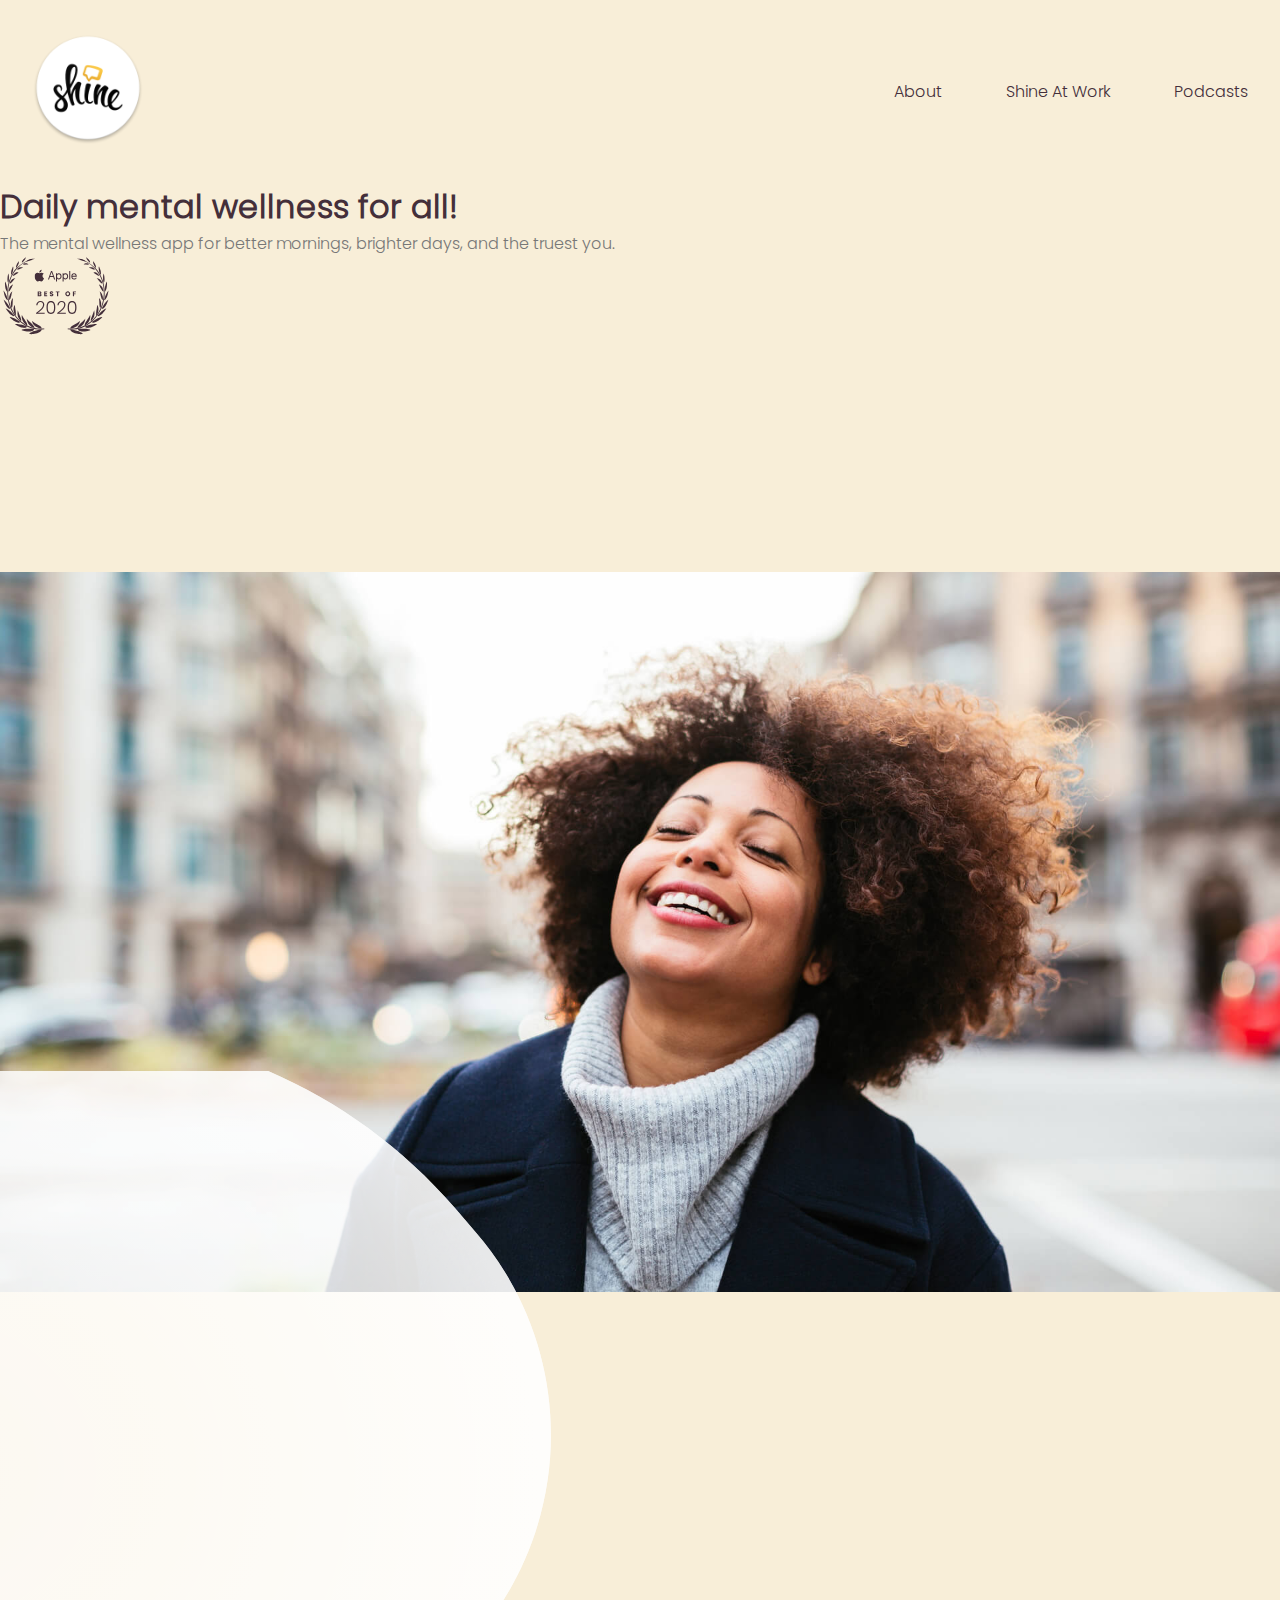
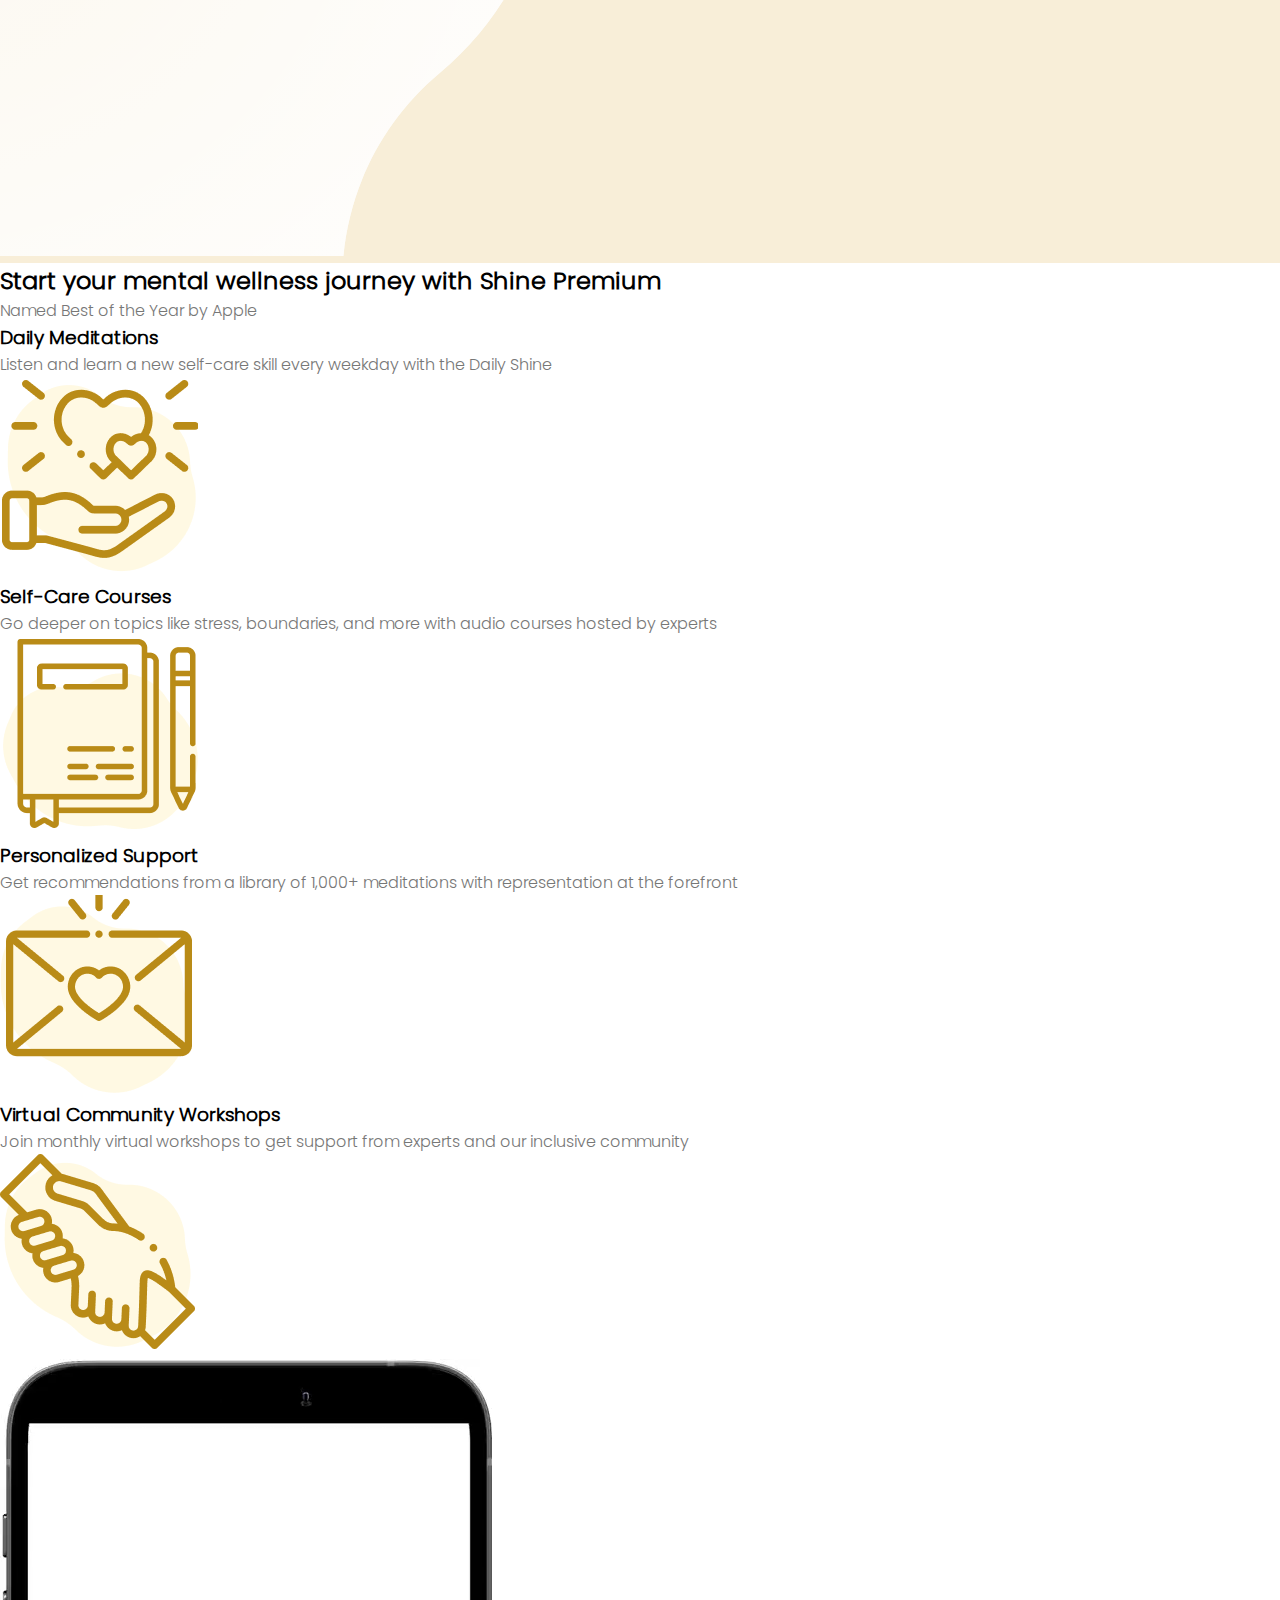
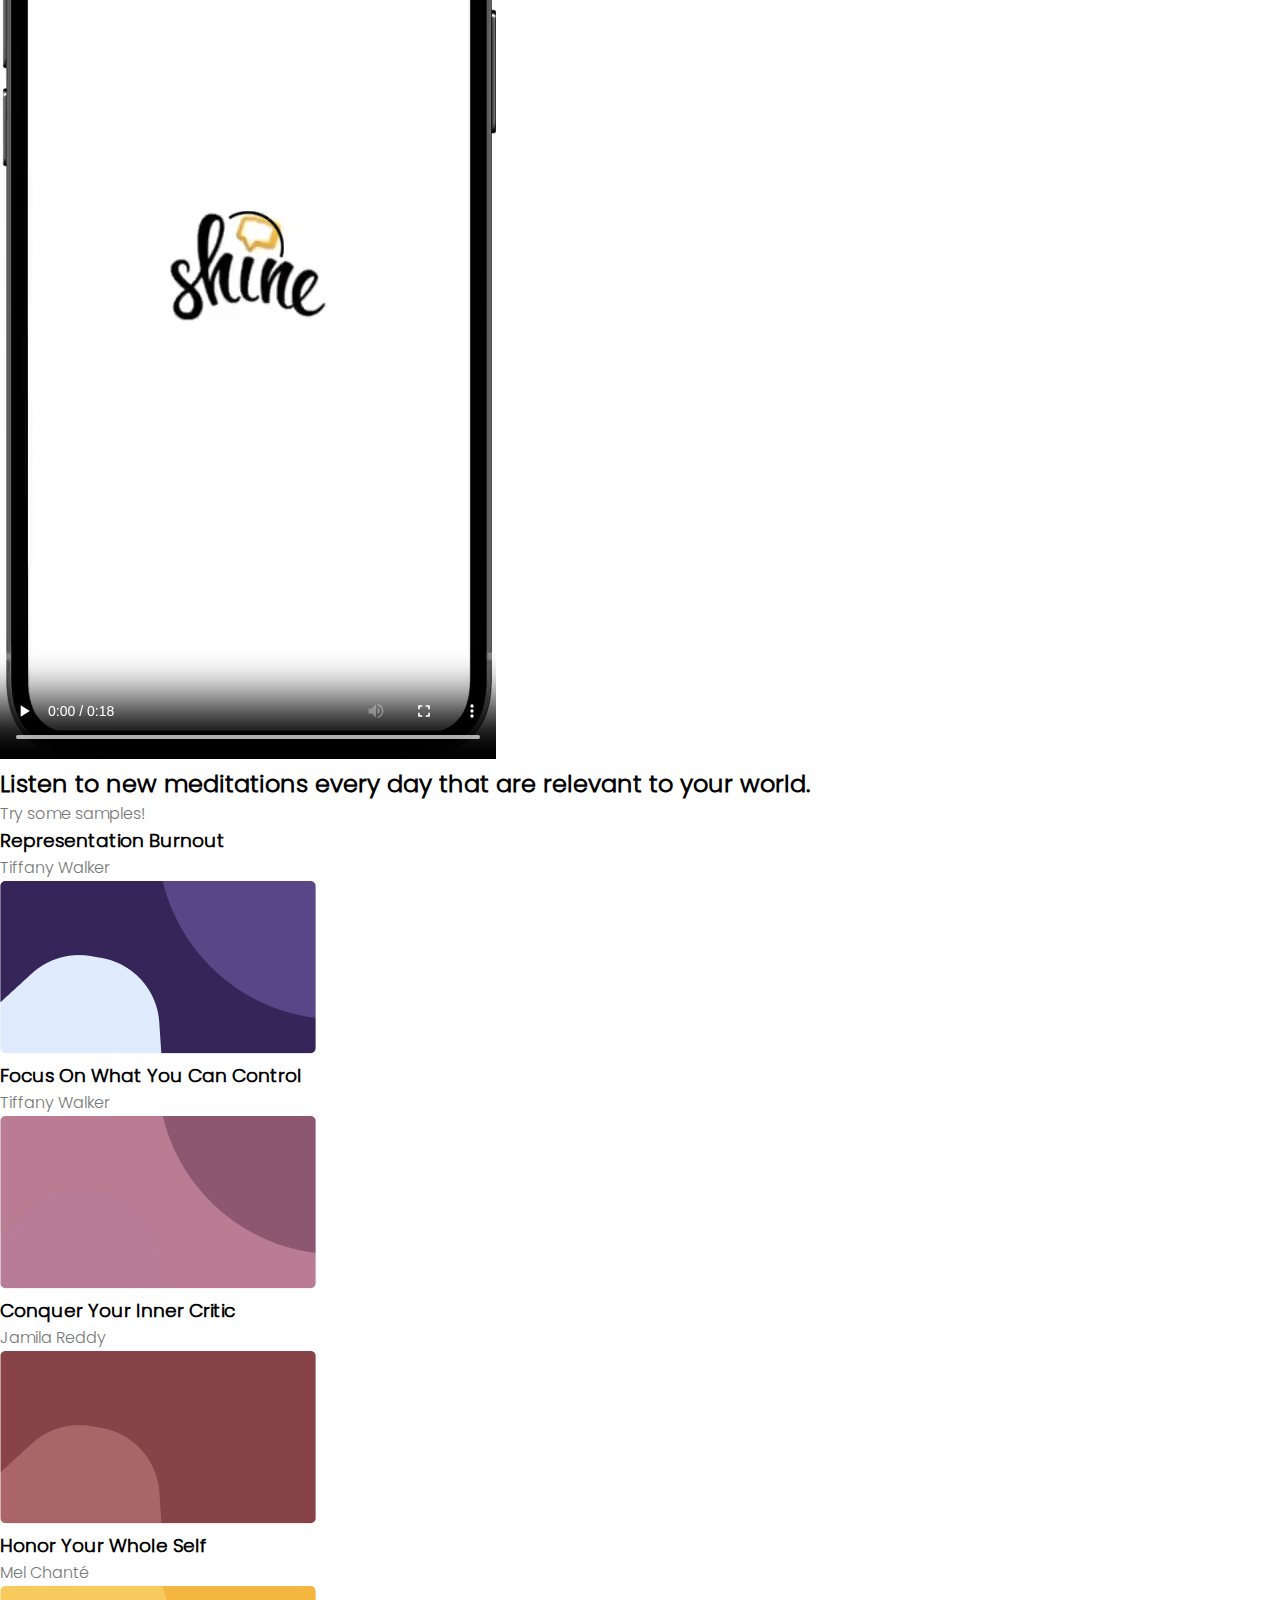
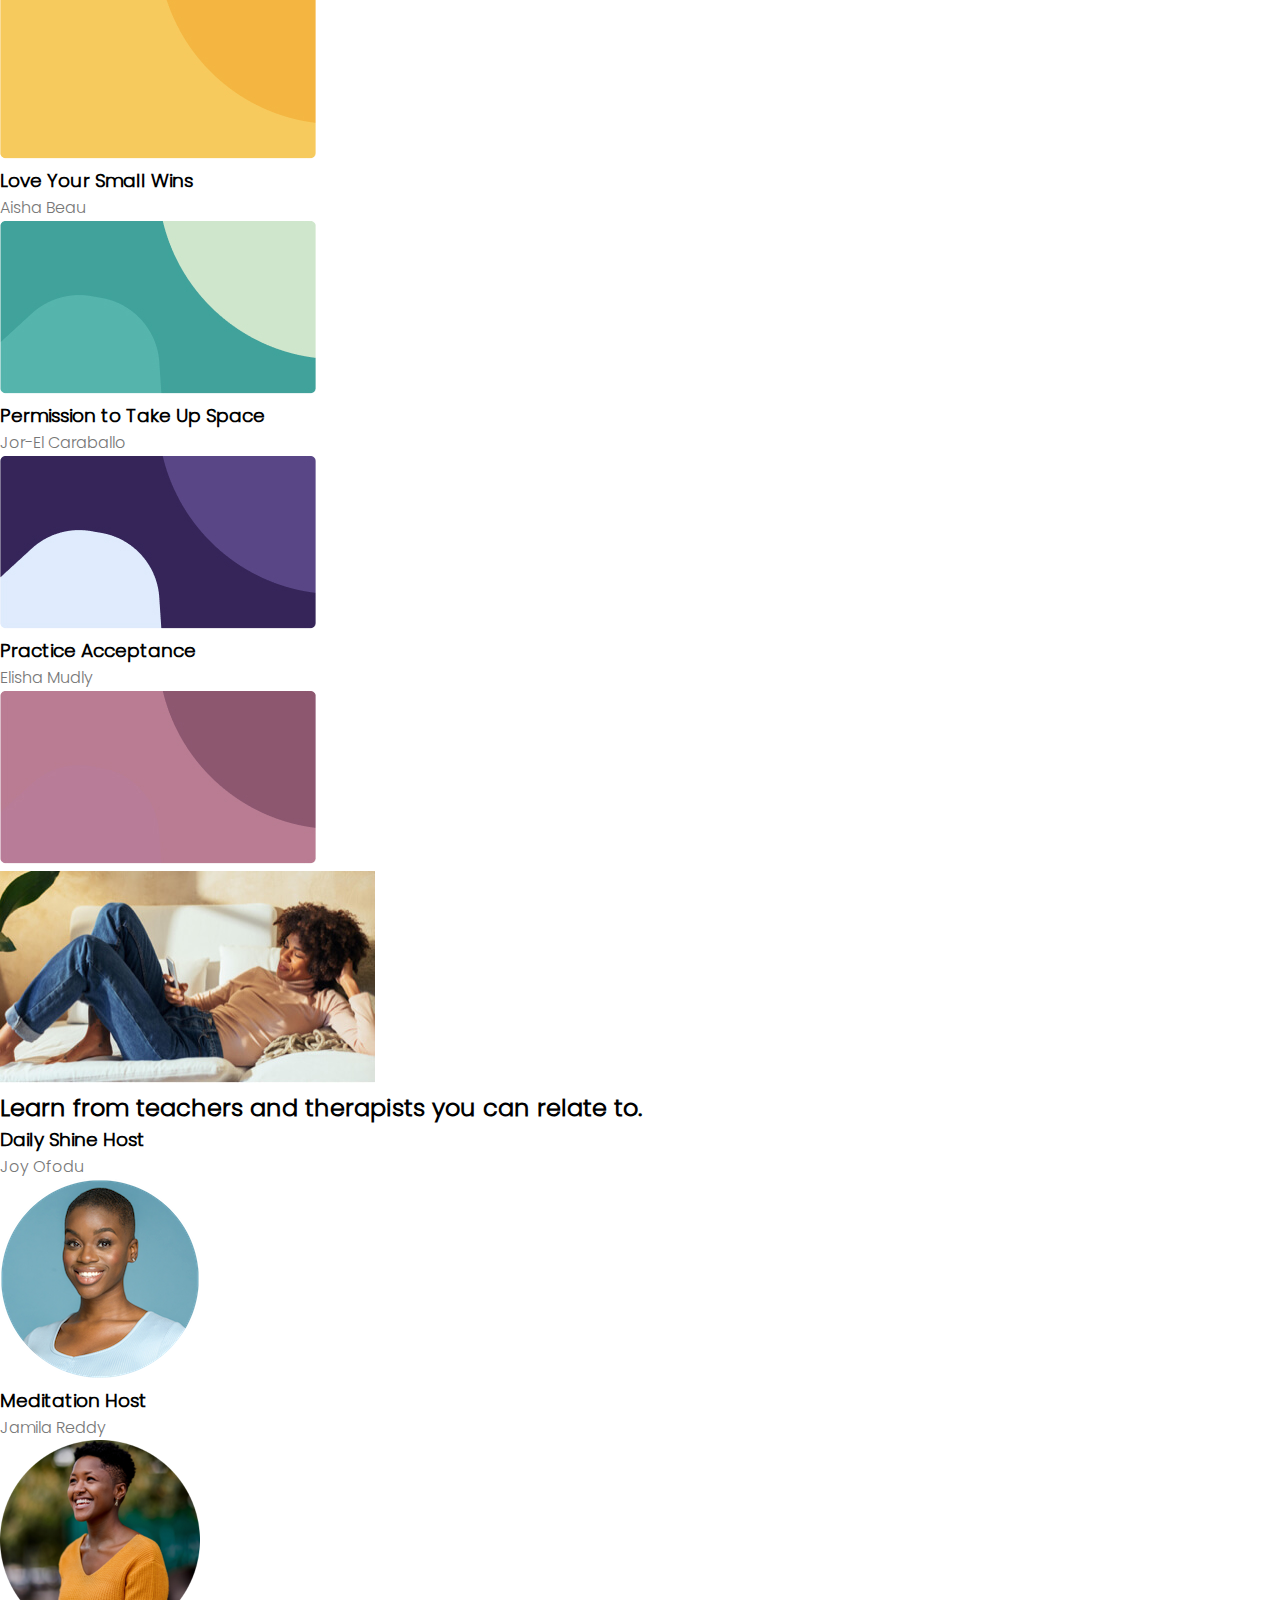
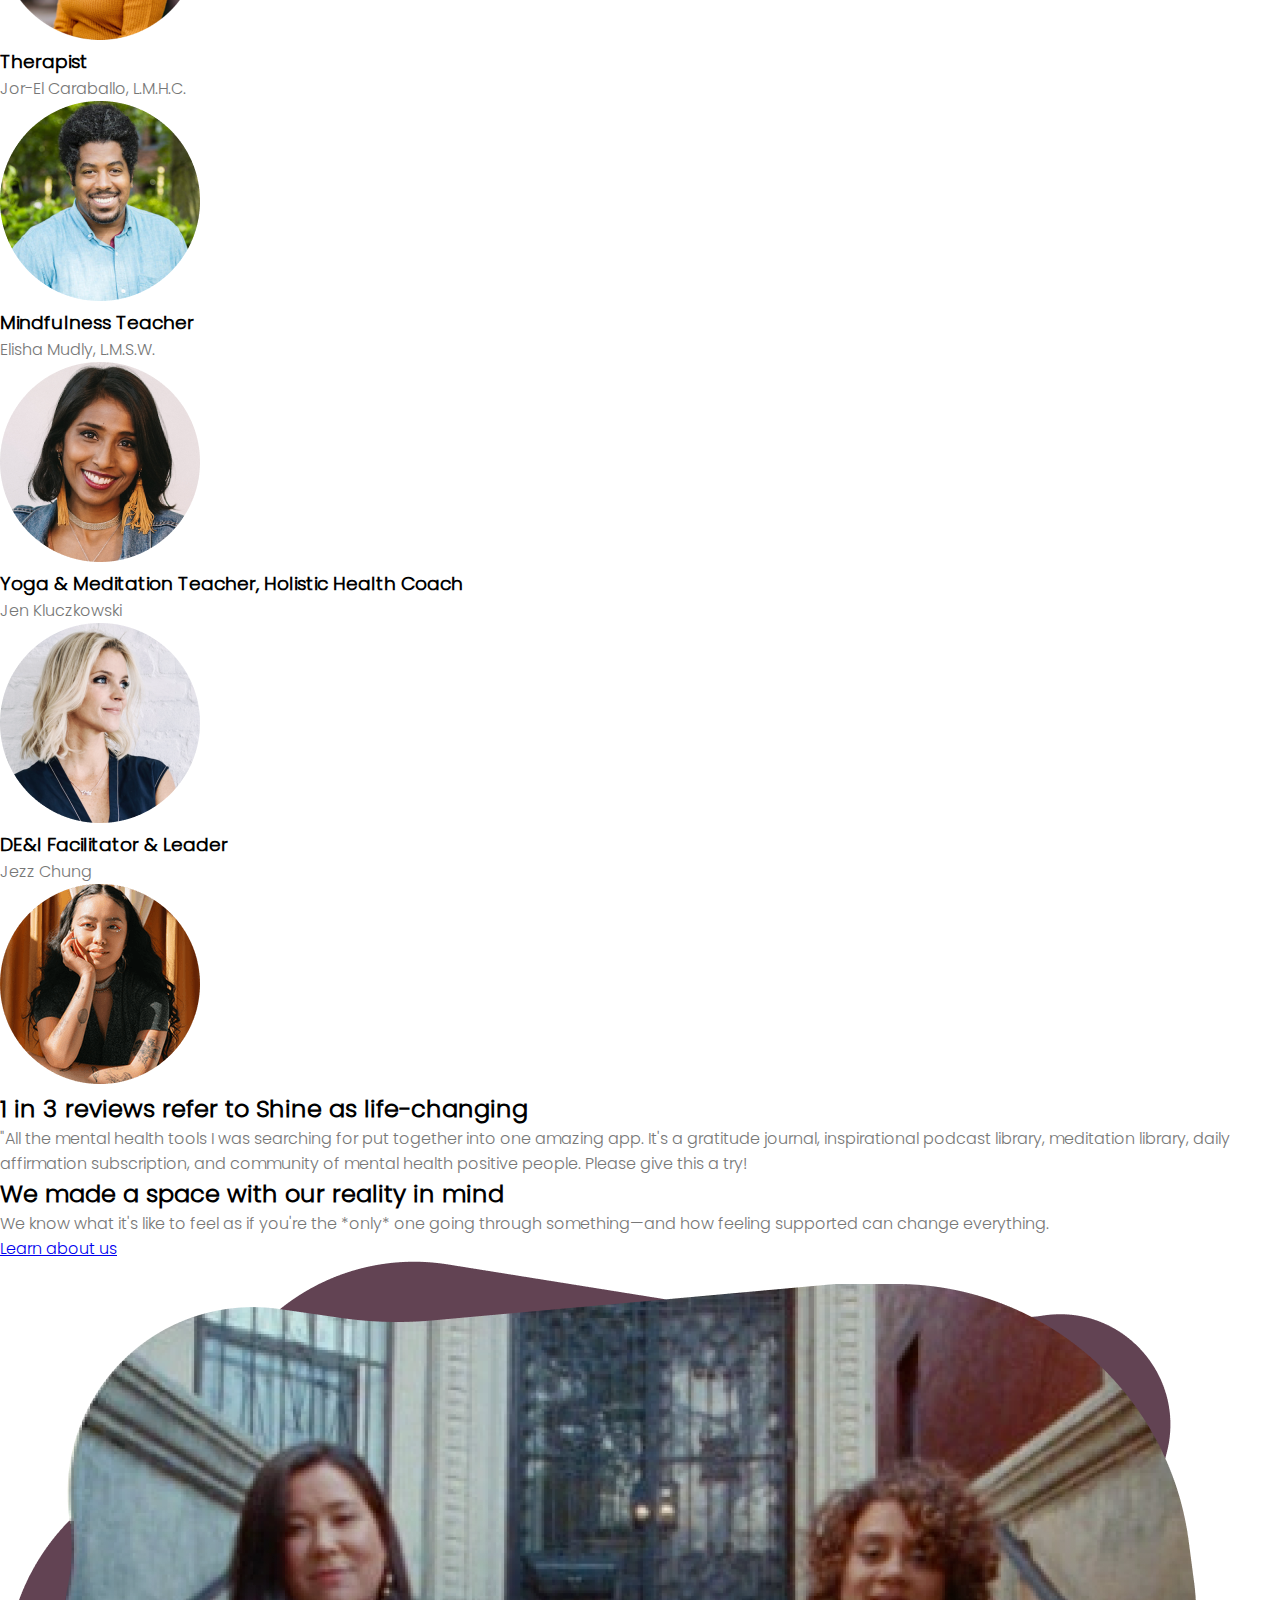
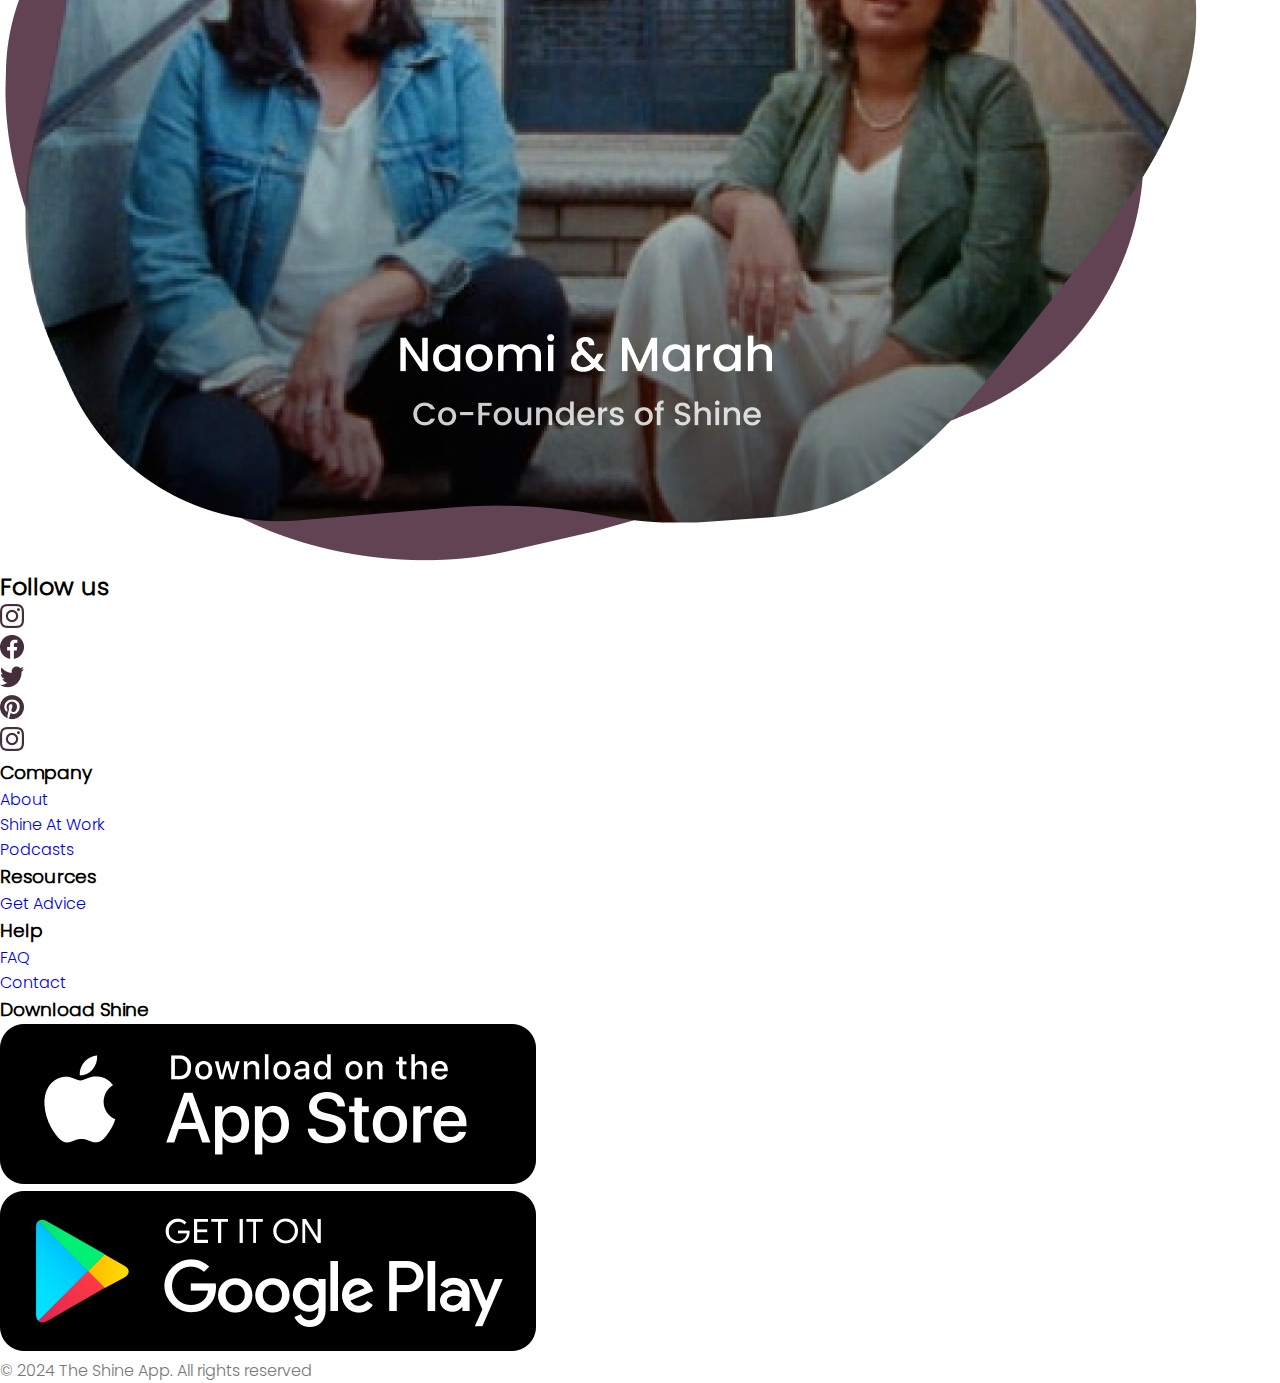
==== ShineApp/index.html @ 2d37af17 "Readme gefixt tot nu toe :)" ====
<!DOCTYPE html>
<html lang="en">
	
<head>
	<meta charset="UTF-8">
	<meta name="author" content="Nienke Buursink">
	<meta name="viewport" content="width=device-width, initial-scale=1">
	
	<title>Shine | Calm Anxiety & Stress</title>
	
	<link href="styles/style.css" rel="stylesheet">
	<link rel="icon" type="image/svg+xml" href="images/ander-spul/favicon.ico">
</head>

<body>
	<header>
		<nav>
			<ul>
				<li><a href="#"><img src="images/header/shine-logo.png" alt="Shine app logo"></a></li>
				<li><a href="#">About</a></li>
				<li><a href="#">Shine At Work</a></li>
				<li><a href="#">Podcasts</a></li>
			</ul>
		</nav>
		<h1>Daily mental wellness for all!</h1>
		<p>The mental wellness app for better mornings, brighter days, and the truest you.</p>
		<img src="images/header/apple-best-of-2020.svg" alt="Reward emblem: Apple best of 2020">
		<img src="images/header/header-foto.jpg" alt="Smiling woman that indicates the app is for good mental health">
		<svg width="551" height="785" fill="none"><g opacity="0.9" clip-path="url(#clip0)"><path d="M455.409 137.593l20.507 23.854c112.828 131.241 96.575 329.398-36.131 440.5-123.924 103.75-130.777 291.961-14.728 404.453l20.814 20.17c55.683 53.98 72.308 136.7 41.801 208l-5.682 13.28c-41.912 97.95-151.024 148.43-252.814 116.98l-93.331-28.85a214.88 214.88 0 01-65.304-33.25l-364.333-272.46c-59.204-44.272-91.522-115.849-85.579-189.539l51.339-636.52c6.51-80.724 57.811-150.947 132.733-181.694l63.276-25.967c205.75-84.434 442.447-27.603 587.432 141.043z" fill="#fff" fill-opacity="0.7"></path><path d="M455.409 137.593l20.507 23.854c112.828 131.241 96.575 329.398-36.131 440.5-123.924 103.75-130.777 291.961-14.728 404.453l20.814 20.17c55.683 53.98 72.308 136.7 41.801 208l-5.682 13.28c-41.912 97.95-151.024 148.43-252.814 116.98l-93.331-28.85a214.88 214.88 0 01-65.304-33.25l-364.333-272.46c-59.204-44.272-91.522-115.849-85.579-189.539l51.339-636.52c6.51-80.724 57.811-150.947 132.733-181.694l63.276-25.967c205.75-84.434 442.447-27.603 587.432 141.043z" fill="url(#paint0_radial)"></path></g><defs><radialGradient id="paint0_radial" cx="0" cy="0" r="1" gradientUnits="userSpaceOnUse" gradientTransform="matrix(634.50016 24.50003 -20.54502 532.0735 -94.5 398.5)"><stop stop-color="#fff" stop-opacity="0"></stop><stop offset="1" stop-color="#fff"></stop></radialGradient><clipPath id="clip0"><path fill="#fff" d="M0 0h551v785H0z"></path></clipPath></defs></svg>
	</header>

	<main>
		<section> <!--Premium-->
			<h2>Start your mental wellness journey with Shine Premium</h2>
			<p>Named Best of the Year by Apple</p>
			<ol>
				<li>
					<h3>Daily Meditations</h3>
					<p>Listen and learn a new self-care skill every weekday with the Daily Shine</p>
					<img src="images/premium/daily-meditation-icon.png" alt="icon of a hand holding a shining heart">
				</li>
				<li>
					<h3>Self-Care Courses</h3>
					<p>Go deeper on topics like stress, boundaries, and more with audio courses hosted by experts</p>
					<img src="images/premium/self-care-courses-icon.png" alt="icon of an agenda with a pen next to it">
				</li>
				<li>
					<h3>Personalized Support</h3>
					<p>Get recommendations from a library of 1,000+ meditations with representation at the forefront</p>
					<img src="images/premium/personalised-support-icon.png" alt="icon of an envelowe with a heart shaped sealing wax">
				</li>
				<li>
					<h3>Virtual Community Workshops</h3>
					<p>Join monthly virtual workshops to get support from experts and our inclusive community</p>
					<img src="images/premium/community-workshop-icon.png" alt="icon of two hands holding and supporting eachother">
				</li>
			</ol>
			<video controls autoplay src="images/premium/app-demo.mp4" type="video.mp4s" Your browser does not support the video tag.></video>
		</section>

		<section><!--Podcasts-->
			<h2>Listen to new meditations every day that are relevant to your world.</h2>
			<p>Try some samples!</p>
			<ul>
				<li>
					<h3>Representation Burnout</h3>
					<p>Tiffany Walker</p>
					<img src="images/podcasts/purple.jpg">
				</li>
				<li>
					<h3>Focus On What You Can Control</h3>
					<p>Tiffany Walker</p>
					<img src="images/podcasts/pink.jpeg">
				</li>
				<li>
					<h3>Conquer Your Inner Critic</h3>
					<p>Jamila Reddy</p>
					<img src="images/podcasts/red.jpeg">
				</li>
				<li>
					<h3>Honor Your Whole Self</h3>
					<p>Mel Chanté</p>
					<img src="images/podcasts/yellow.jpeg">
				</li>
				<li>
					<h3>Love Your Small Wins</h3>
					<p>Aisha Beau</p>
					<img src="images/podcasts/green.jpg">
				</li>
				<li>
					<h3>Permission to Take Up Space</h3>
					<p>Jor-El Caraballo</p>
					<img src="images/podcasts/purple.jpg">
				</li>
				<li>
					<h3>Practice Acceptance</h3>
					<p>Elisha Mudly</p>
					<img src="images/podcasts/pink.jpeg">
				</li>
			</ul>
			<img src="images/podcasts/laying-down-lady.jpg" alt="A lady thats laying down on her bed looking at her phone while smiling">
		</section>

		<section><!--therapists-->
			<h2>Learn from teachers and therapists you can relate to.</h2>
			<ol>
				<li>
					<h3>Daily Shine Host</h3>
					<p>Joy Ofodu</p>
					<img src="images/therapists/joy.png" alt="picture of a smiling african woman looking into the camera">
				</li>
				<li>
					<h3>Meditation Host</h3>
					<p>Jamila Reddy</p>
					<img src="images/therapists/jamila.png" alt="picture of a smiling african woman looking away from the camera">
				</li>
				<li>
					<h3>Therapist</h3>
					<p>Jor-El Caraballo, L.M.H.C.</p>
					<img src="images/therapists/jor.png" alt="picture of a smiling mexican man">
				</li>
				<li>
					<h3>Mindfulness Teacher</h3>
					<p>Elisha Mudly, L.M.S.W.</p>
					<img src="images/therapists/elisha.png" alt="picture of a smiling asian woman into the camera">
				</li>
				<li>
					<h3>Yoga & Meditation Teacher, Holistic Health Coach</h3>
					<p>Jen Kluczkowski</p>
					<img src="images/therapists/jen.png" alt="picture of a blonde woman looking into the distance">
				</li>
				<li>
					<h3>DE&I Facilitator & Leader</h3>
					<p>Jezz Chung</p>
					<img src="images/therapists/jezz.png" alt="picture of an asian woman staring mysteriously into the camera">
				</li>
			</ol>
		</section>

		<section><!--reviews-->
			<h2>1 in 3 reviews refer to Shine as life-changing</h2>
			<p>"All the mental health tools I was searching for put together into one amazing app. 
				It's a gratitude journal, inspirational podcast library, meditation library, daily affirmation subscription, 
				and community of mental health positive people. Please give this a try!</p>
		</section>

		<section><!--co-founders-->
			<h2>We made a space with our reality in mind</h2>
			<p>We know what it's like to feel as if you're the *only* 
				one going through something—and how feeling supported can change everything.</p>
			<a href="#">Learn about us</a>
			<img src="images/ander-spul/naomi_and_marah.png" alt="Naomi and Marah, co-founders of Shine, posing while sitting on a set of stairs">
		</section>
	</main>

	<footer>
		<h2>Follow us</h2>
		<ul>
			<li>
				<a href="#"><img src="images/footer/instagram.jpeg" alt="Instagram icon"></a>
			</li>
			<li>
				<a href="#"><img src="images/footer/facebook.jpeg" alt="Facebook icon"></a>
			</li>
			<li>
				<a href="#"><img src="images/footer/twitter.jpeg" alt="Twitter icon"></a>
			</li>
			<li>
				<a href="#"><img src="images/footer/pinterest.jpeg" alt="Pinterest icon"></a>
			</li>
			<li>
				<a href="#"><img src="images/footer/instagram.jpeg" alt="Spotify icon"></a>
			</li>
		</ul>

		<h3>Company</h3>
		<ol>
			<li><a href="#">About</a></li>
			<li><a href="#">Shine At Work</a></li>
			<li><a href="#">Podcasts</a></li>
		</ol>

		<h3>Resources</h3>
		<ol>
			<li><a href="#">Get Advice</a></li>
		</ol>
		
		<h3>Help</h3>
		<ol>
			<li><a href="#">FAQ</a>
			<li><a href="#">Contact</a></li>
		</ol>

		<h3>Download Shine</h3>
		<ul>
			<li>
				<a href="#"><img src="images/footer/apple-store-badge.png" alt="Click to go to the App Store"></a>
			</li>
			<li>
				<a href="#"><img src="images/footer/google-play-badge.png" alt="Click to go to the Google Play Store"></a>
			</li>
		</ul>

		<p>© 2024 The Shine App. All rights reserved</p>
	</footer>


	<script defer src="scripts/script.js"></script>
</body>
	
</html>
---- ShineApp/styles/style.css ----
/**************/
/* CSS REMEDY */
/**************/
*, *::after, *::before {
  box-sizing:border-box;  
}

/*********************/
/* CUSTOM PROPERTIES */
/*********************/
:root {
	/* startje */
	--color-headers:rgb(68, 47, 58);
	--color-p: rgb(119, 119, 119);
	--color-background-white:rgb(255, 255, 255);
	--color-background-yellow: rgb(248, 238, 216);
}

/****************/
/* JOUW STYLING */
/****************/

/* jouw code */



/*basics*/
@font-face {
	font-family: Poppins;
	src: url(/fonts/poppins_regular.ttf), weight normal;
	src: url(/fonts/poppins_bold.ttf), weight bold;
	src: url(/fonts/poppins_extrabold.ttf), weight bolder;
	src: url(/fonts/poppins_light.ttf), weight light;
}

* {
	margin: 0;
	padding: 0;
	font-family: Poppins, sans-serif;
}

img {
	max-width: 100%;
}

h1 {
	font-size: 2em;
	color: var(--color-headers);
}

p {
	font-size: 1em;
	color: var(--color-p);
}

ul {
	list-style-type: none;
}

li a {
	text-decoration: none;
}

/*header*/

header {
	background-image: url(../images/header/header-foto.jpg);
	background-repeat: no-repeat;
	background-size: 100%;
	background-position: center;
	background-color: var(--color-background-yellow);
}

header ul {
	display: flex;
	justify-content: flex-end;
}

header li {
	display: flex;
	align-items: center;
	margin: 2em;
	transition: 0s;
}

header img:nth-of-type(1) /*apple logo*/ {
	max-width: 7em;
}

header img:nth-of-type(2) /*mevrouw*/ {
	transform: scaleX(-1);
	visibility: hidden;
}


header li:first-of-type {
	max-width: 7em;
	left: 0;
	top: 0;
	margin-right: auto;
}

header li a {
	color: var(--color-headers);
	transition: 0s;
}

header li a:hover {
	text-decoration: underline;
}
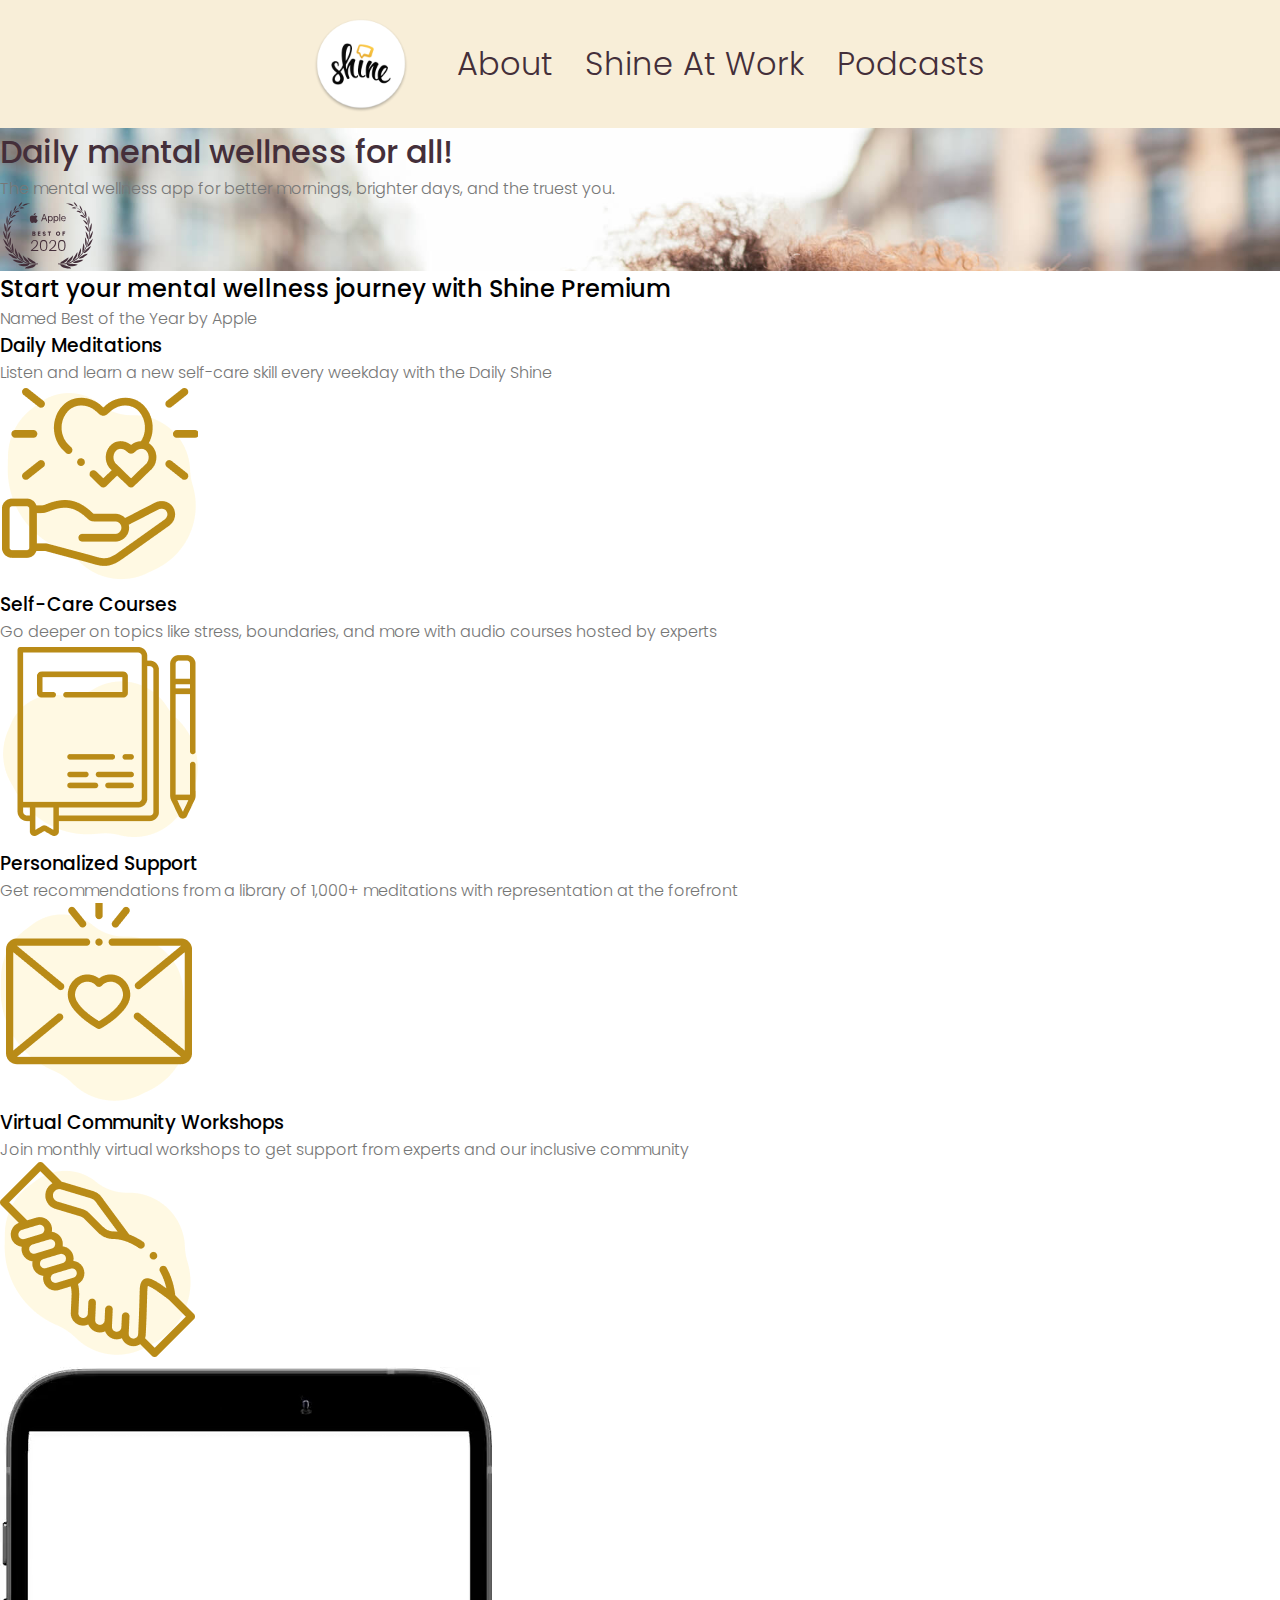
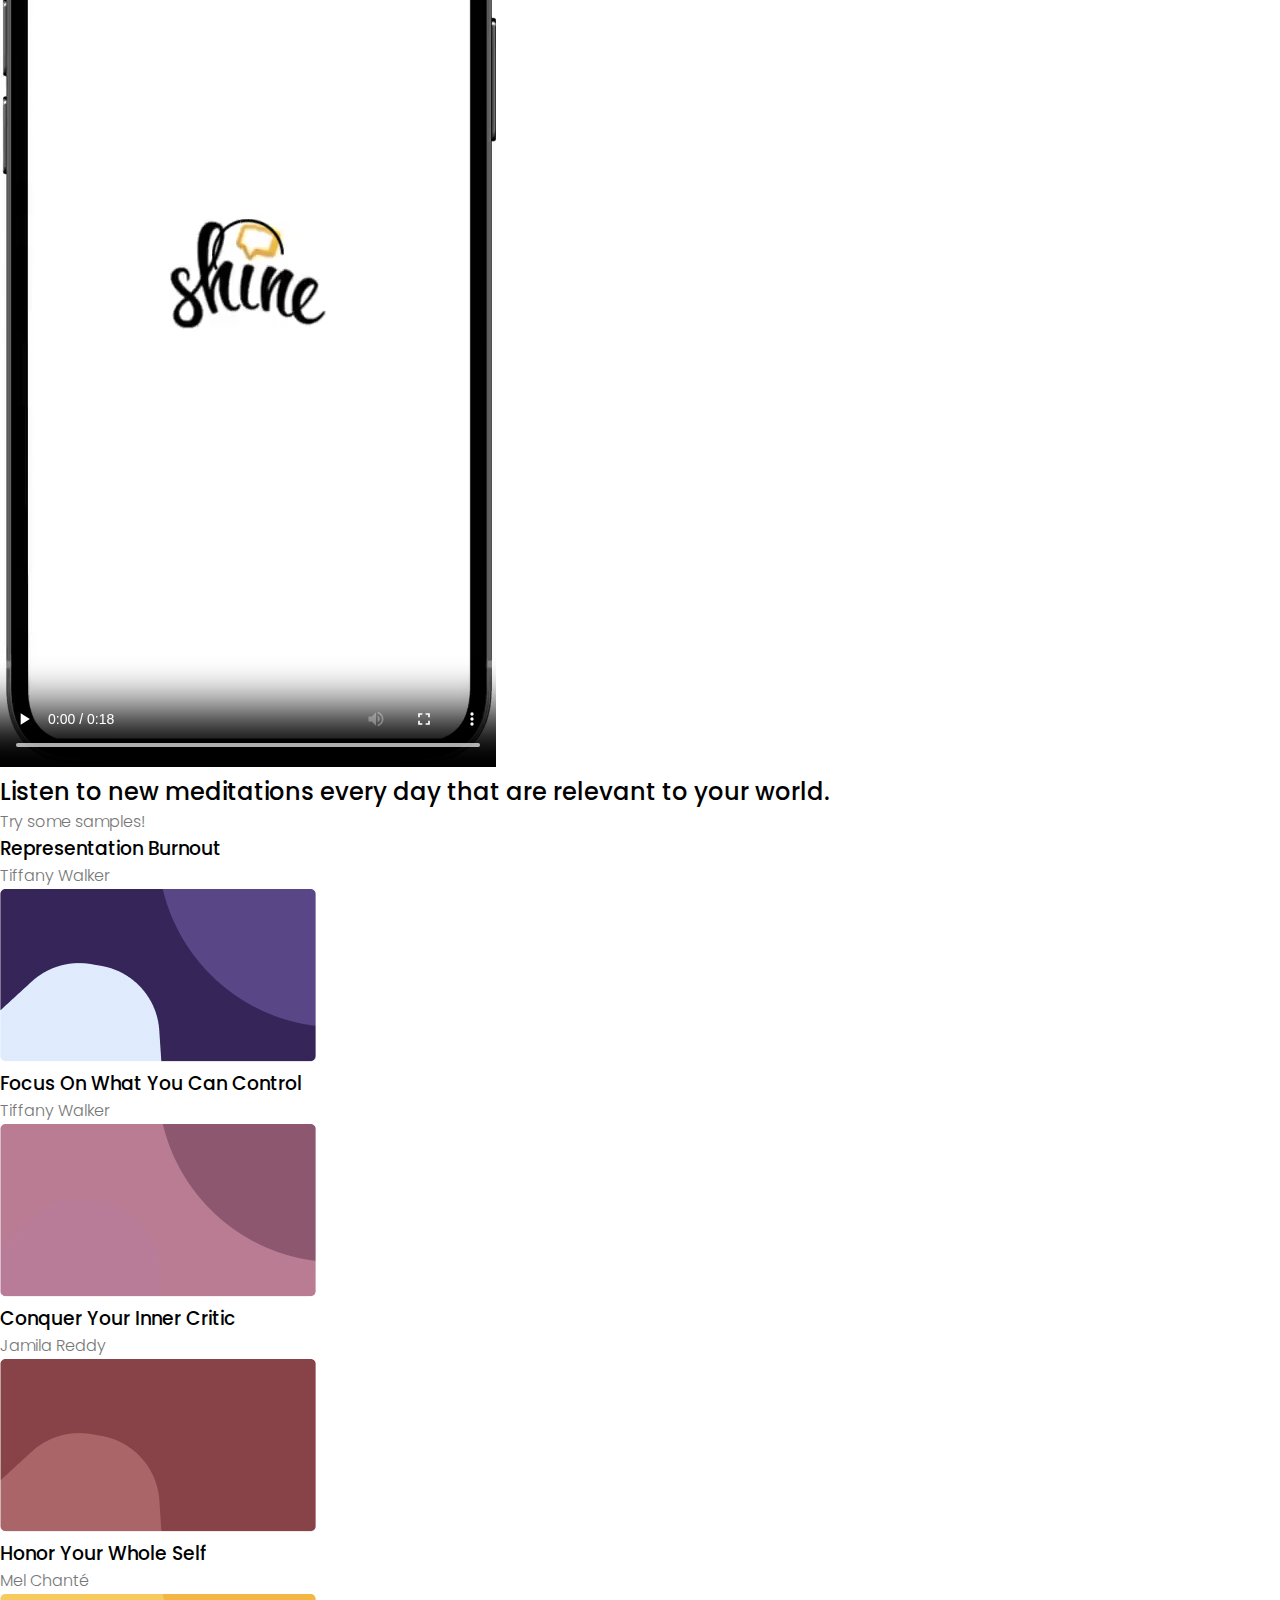
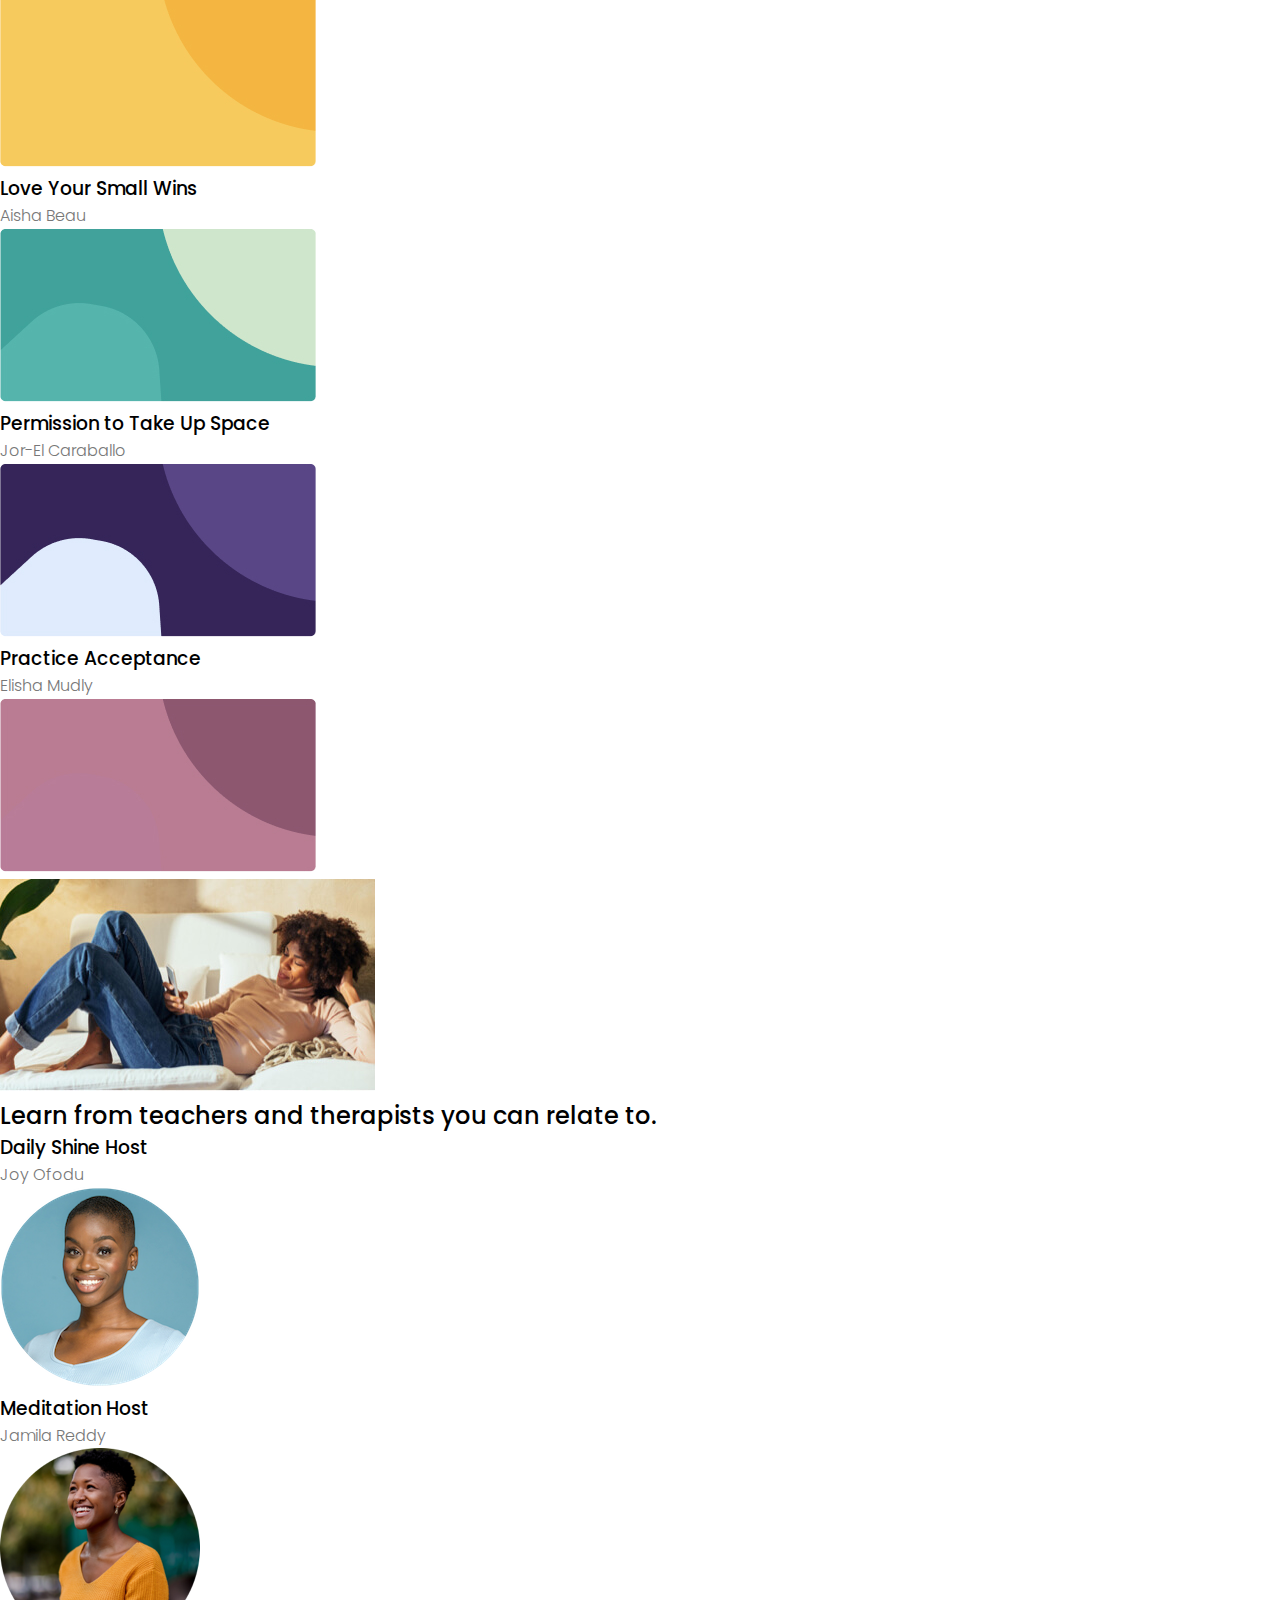
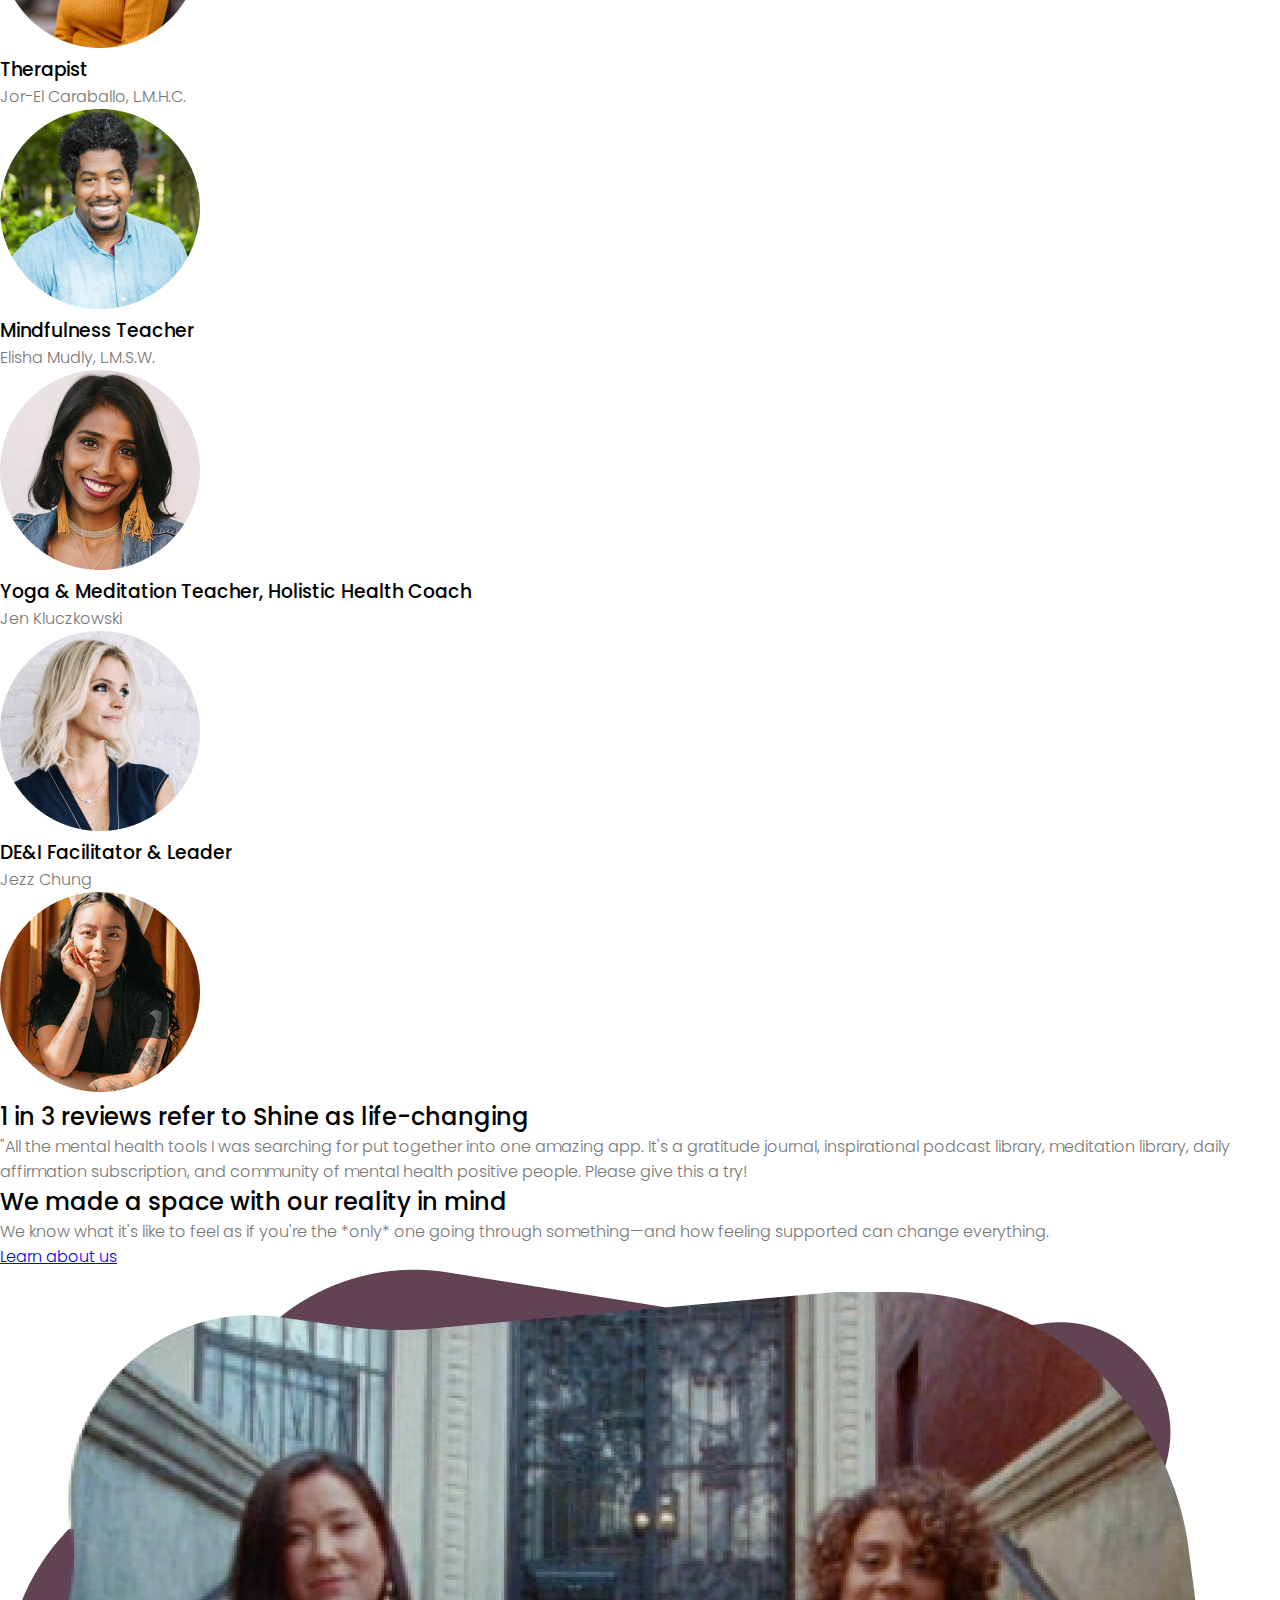
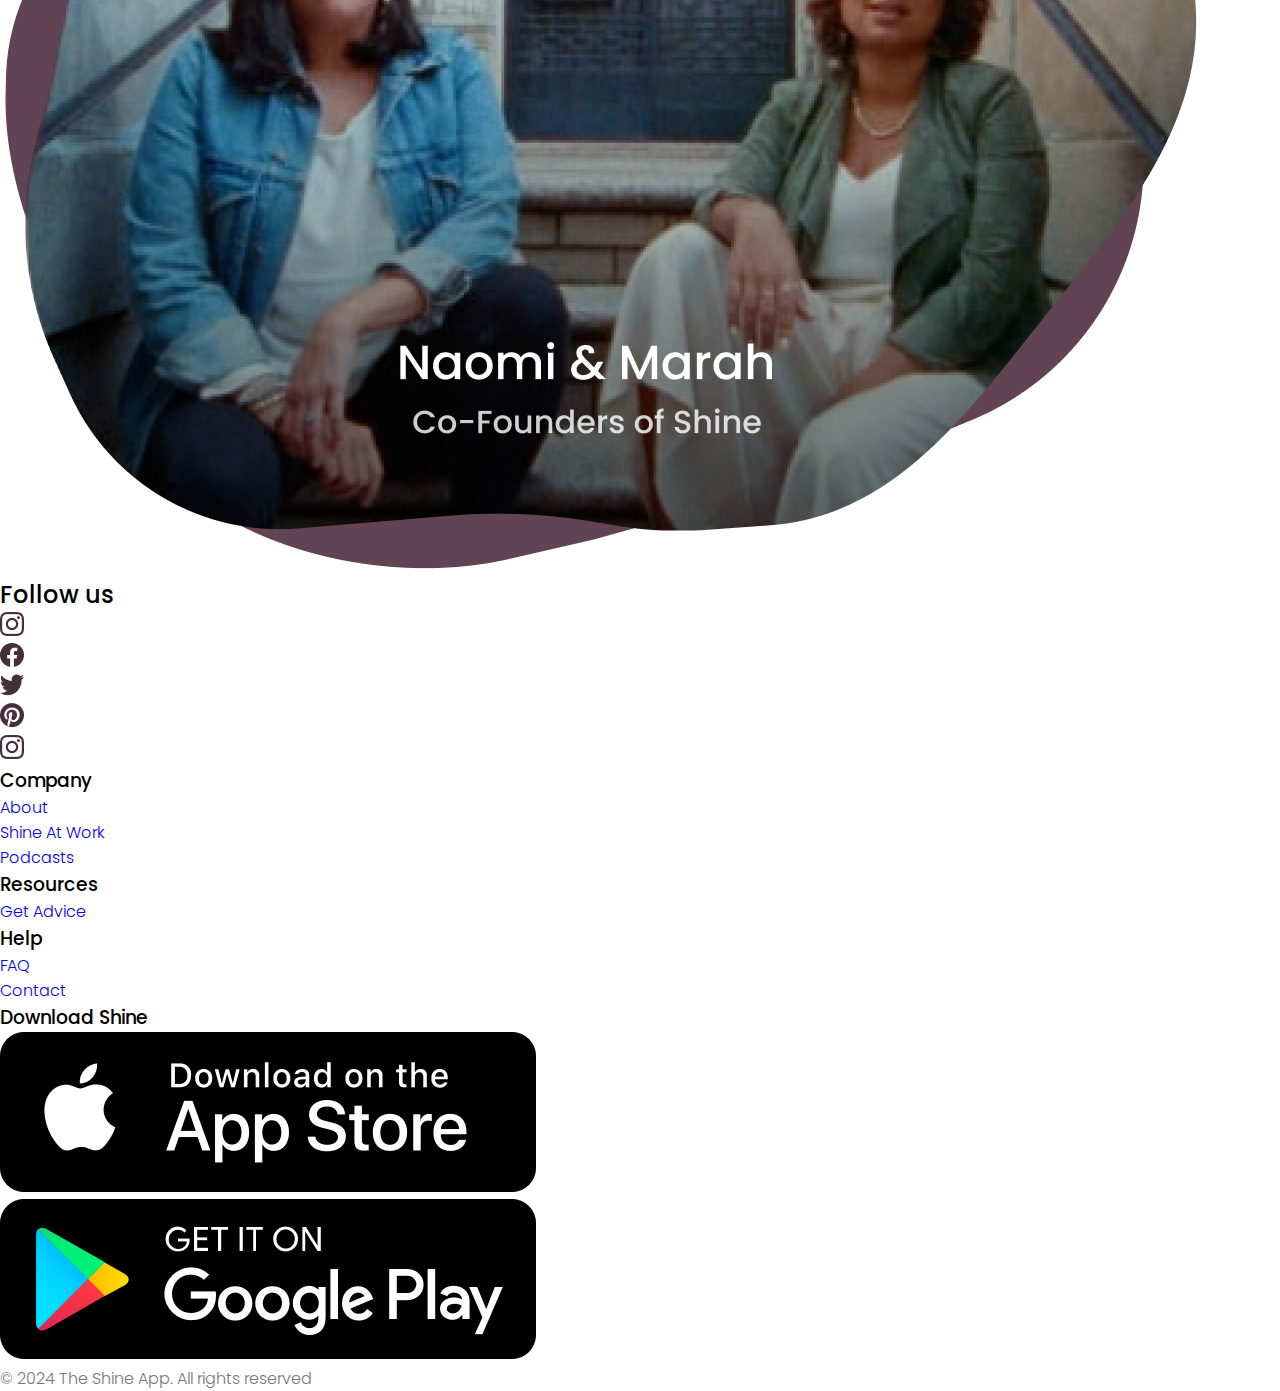
==== commit d3758bec: "voor de bespreking hihi" ====
--- a/ShineApp/index.html
+++ b/ShineApp/index.html
@@ -21,15 +21,22 @@
 				<li><a href="#">Shine At Work</a></li>
 				<li><a href="#">Podcasts</a></li>
 			</ul>
+			<button aria-label="toggle menu">
+				<span></span>
+				<span></span>
+				<span></span>
+			</button>
 		</nav>
+	</header>
+
+	<main>
+		<section>
 		<h1>Daily mental wellness for all!</h1>
 		<p>The mental wellness app for better mornings, brighter days, and the truest you.</p>
 		<img src="images/header/apple-best-of-2020.svg" alt="Reward emblem: Apple best of 2020">
-		<img src="images/header/header-foto.jpg" alt="Smiling woman that indicates the app is for good mental health">
-		<svg width="551" height="785" fill="none"><g opacity="0.9" clip-path="url(#clip0)"><path d="M455.409 137.593l20.507 23.854c112.828 131.241 96.575 329.398-36.131 440.5-123.924 103.75-130.777 291.961-14.728 404.453l20.814 20.17c55.683 53.98 72.308 136.7 41.801 208l-5.682 13.28c-41.912 97.95-151.024 148.43-252.814 116.98l-93.331-28.85a214.88 214.88 0 01-65.304-33.25l-364.333-272.46c-59.204-44.272-91.522-115.849-85.579-189.539l51.339-636.52c6.51-80.724 57.811-150.947 132.733-181.694l63.276-25.967c205.75-84.434 442.447-27.603 587.432 141.043z" fill="#fff" fill-opacity="0.7"></path><path d="M455.409 137.593l20.507 23.854c112.828 131.241 96.575 329.398-36.131 440.5-123.924 103.75-130.777 291.961-14.728 404.453l20.814 20.17c55.683 53.98 72.308 136.7 41.801 208l-5.682 13.28c-41.912 97.95-151.024 148.43-252.814 116.98l-93.331-28.85a214.88 214.88 0 01-65.304-33.25l-364.333-272.46c-59.204-44.272-91.522-115.849-85.579-189.539l51.339-636.52c6.51-80.724 57.811-150.947 132.733-181.694l63.276-25.967c205.75-84.434 442.447-27.603 587.432 141.043z" fill="url(#paint0_radial)"></path></g><defs><radialGradient id="paint0_radial" cx="0" cy="0" r="1" gradientUnits="userSpaceOnUse" gradientTransform="matrix(634.50016 24.50003 -20.54502 532.0735 -94.5 398.5)"><stop stop-color="#fff" stop-opacity="0"></stop><stop offset="1" stop-color="#fff"></stop></radialGradient><clipPath id="clip0"><path fill="#fff" d="M0 0h551v785H0z"></path></clipPath></defs></svg>
-	</header>
-
-	<main>
+		<img src="images/circle.svg" alt="">
+		</section>
+
 		<section> <!--Premium-->
 			<h2>Start your mental wellness journey with Shine Premium</h2>
 			<p>Named Best of the Year by Apple</p>
--- a/ShineApp/styles/style.css
+++ b/ShineApp/styles/style.css
@@ -16,6 +16,11 @@
 	--color-background-yellow: rgb(248, 238, 216);
 }
 
+
+
+
+
+
 /****************/
 /* JOUW STYLING */
 /****************/
@@ -27,11 +32,36 @@
 /*basics*/
 @font-face {
 	font-family: Poppins;
-	src: url(/fonts/poppins_regular.ttf), weight normal;
-	src: url(/fonts/poppins_bold.ttf), weight bold;
-	src: url(/fonts/poppins_extrabold.ttf), weight bolder;
-	src: url(/fonts/poppins_light.ttf), weight light;
-}
+	src: url(/fonts/poppins_regular.ttf) format("truetype");
+	font-weight: normal;
+	font-style: normal;
+}
+
+@font-face {
+	font-family: Poppins;
+	src: url(/fonts/poppins_bold.ttf), format("truetype");
+	font-weight: bold;
+	font-style: normal;
+}
+
+@font-face {
+	font-family: Poppins;
+	src: url(/fonts/poppins_extrabold.ttf), format("truetype");
+	font-weight: bolder;
+	font-style: normal;
+}
+
+@font-face {
+	font-family: Poppins;
+	src: url(/fonts/poppins_light.ttf), format("truetype");
+	font-weight: light;
+	font-style: normal;
+}
+
+
+
+
+	
 
 * {
 	margin: 0;
@@ -61,52 +91,160 @@
 	text-decoration: none;
 }
 
+
+
+
+
+
+
 /*header*/
 
 header {
+	display: flex;
+	background-color: var(--color-background-yellow);
+}
+
+header nav {
+	display: flex;
+	justify-content: space-between;
+	width: 100%;
+}
+
+header nav img {
+	display: none;
+	max-width: 3em;
+	margin: .5em;
+}
+
+header nav ul{
+	display: flex;
+	flex-direction: column;
+	flex-wrap: wrap;
+	align-items: center;
+	justify-content: center;
+	background-color: var(--color-background-yellow);
+	position: fixed;
+	inset: 0;
+	translate: -100%;
+	transition: .2s;
+}
+
+header.toonMenu ul{
+	translate: none;
+}
+
+
+header nav button {
+	position: relative;
+	z-index: 1;
+
+  	display:grid;
+  	place-items:center;
+  	width: 6em;
+  	aspect-ratio: 1;
+  	appearance: none;
+  	border:none;
+  	background: none;
+}
+
+
+header button span {
+	display: block;
+	width: 3em;
+	height: .3em;
+	background-color: var(--color-headers);
+	grid-row-start: 1;
+	grid-column-start: 1;
+	border-radius: .4em;
+	transition: .2s;
+}
+  
+header button span:nth-child(1){
+	translate: 0 -1em;
+}
+  
+header button span:nth-child(3){
+	translate: 0 1em;
+}
+  
+header.toonMenu button span:nth-child(1){
+	translate: none;
+	rotate: 45deg;
+}
+  
+header.toonMenu button span:nth-child(2){
+	scale: 0 1;
+}
+  
+header.toonMenu button span:nth-child(3){
+	translate: none;
+	rotate: -45deg;
+}
+
+header nav ul li {
+	align-items: center;
+	justify-content: space-around;
+
+	text-align: center;
+	font-size: 2em;
+	margin: 1.5em;
+}
+
+header li a {
+	color: var(--color-headers);
+	transition: 0s;
+}
+
+header li a:hover {
+	text-decoration: underline;
+}
+
+
+
+/* begin pagina*/
+section:first-of-type { 
+	/*mevrouw achtergrond en svg*/
 	background-image: url(../images/header/header-foto.jpg);
 	background-repeat: no-repeat;
 	background-size: 100%;
-	background-position: center;
-	background-color: var(--color-background-yellow);
-}
-
-header ul {
-	display: flex;
-	justify-content: flex-end;
-}
-
-header li {
-	display: flex;
-	align-items: center;
-	margin: 2em;
-	transition: 0s;
-}
-
-header img:nth-of-type(1) /*apple logo*/ {
-	max-width: 7em;
-}
-
-header img:nth-of-type(2) /*mevrouw*/ {
-	transform: scaleX(-1);
-	visibility: hidden;
-}
-
-
-header li:first-of-type {
-	max-width: 7em;
-	left: 0;
-	top: 0;
-	margin-right: auto;
-}
-
-header li a {
-	color: var(--color-headers);
-	transition: 0s;
-}
-
-header li a:hover {
-	text-decoration: underline;
-}
-
-
+	background-position: center top;
+
+	display: grid;
+}
+
+section:first-of-type img:nth-last-of-type(2) { /*apple reward*/
+	max-width: 6em;
+}
+
+section:first-of-type img:nth-last-of-type(1) { /*apple reward*/
+	width: 100%;
+}
+
+
+
+@media (min-width: 44em) {
+
+	header nav {
+		display: flex;
+		justify-content: center;
+	}
+
+	header nav button {
+		display: none;
+	}
+
+	header nav ul {
+		display: flex;
+		flex-direction: row;
+		position: static;
+		translate: unset;
+	}
+
+	header nav ul li {
+		margin: 0 .5em 0 .5em;
+	}  
+
+	header nav img {
+		display: block;
+	}
+}
